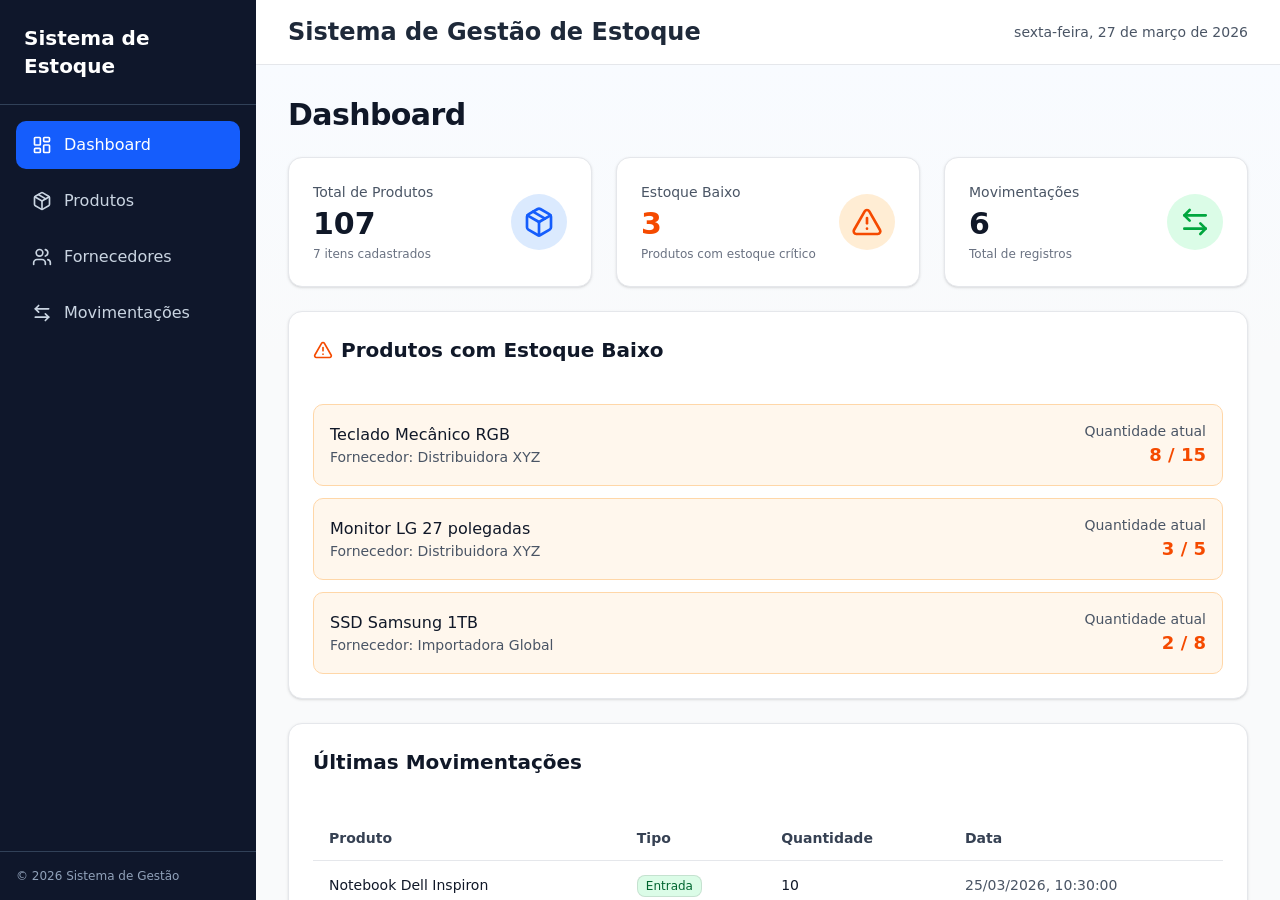
==== frontend/src/pages/dashboard.html @ 591db01e "feat(frontend): estruturar app HTML/CSS/JS e organizar estilos por tela (dashboard, produtos, fornec" ====
﻿<!doctype html>
<html lang="pt-BR">
  <head>
    <meta charset="UTF-8" />
    <meta name="viewport" content="width=device-width, initial-scale=1.0" />
    <title>Sistema de Gestão de Estoque</title>
    <link rel="stylesheet" href="../css/global.css" />
    <link rel="stylesheet" href="../css/variables.css" />
    <link rel="stylesheet" href="../css/dashboard.css" />
  </head>
  <body data-page="dashboard">
    <div class="flex h-screen bg-gray-50">
      <aside class="w-64 bg-slate-900 text-white flex flex-col">
        <div class="p-6 border-b border-slate-700">
          <h1 class="text-xl font-semibold">Sistema de Estoque</h1>
        </div>

        <nav class="flex-1 p-4">
          <ul class="space-y-2">
            <li>
              <a href="./dashboard.html" class="flex items-center gap-3 px-4 py-3 rounded-lg transition-colors bg-blue-600 text-white">
                <svg class="lucide size-5" viewBox="0 0 24 24" aria-hidden="true">
                  <rect width="7" height="9" x="3" y="3" rx="1"></rect>
                  <rect width="7" height="5" x="14" y="3" rx="1"></rect>
                  <rect width="7" height="9" x="14" y="12" rx="1"></rect>
                  <rect width="7" height="5" x="3" y="16" rx="1"></rect>
                </svg>
                <span>Dashboard</span>
              </a>
            </li>
            <li>
              <a href="./produtos.html" class="flex items-center gap-3 px-4 py-3 rounded-lg transition-colors text-slate-300 hover:bg-slate-800 hover:text-white">
                <svg class="lucide size-5" viewBox="0 0 24 24" aria-hidden="true">
                  <path d="M11 21.73a2 2 0 0 0 2 0l7-4A2 2 0 0 0 21 16V8a2 2 0 0 0-1-1.73l-7-4a2 2 0 0 0-2 0l-7 4A2 2 0 0 0 3 8v8a2 2 0 0 0 1 1.73z"></path>
                  <path d="M12 22V12"></path>
                  <polyline points="3.29 7 12 12 20.71 7"></polyline>
                  <path d="m7.5 4.27 9 5.15"></path>
                </svg>
                <span>Produtos</span>
              </a>
            </li>
            <li>
              <a href="./fornecedores.html" class="flex items-center gap-3 px-4 py-3 rounded-lg transition-colors text-slate-300 hover:bg-slate-800 hover:text-white">
                <svg class="lucide size-5" viewBox="0 0 24 24" aria-hidden="true">
                  <path d="M16 21v-2a4 4 0 0 0-4-4H6a4 4 0 0 0-4 4v2"></path>
                  <circle cx="9" cy="7" r="4"></circle>
                  <path d="M22 21v-2a4 4 0 0 0-3-3.87"></path>
                  <path d="M16 3.13a4 4 0 0 1 0 7.75"></path>
                </svg>
                <span>Fornecedores</span>
              </a>
            </li>
            <li>
              <a href="./movimentacoes.html" class="flex items-center gap-3 px-4 py-3 rounded-lg transition-colors text-slate-300 hover:bg-slate-800 hover:text-white">
                <svg class="lucide size-5" viewBox="0 0 24 24" aria-hidden="true">
                  <path d="M8 3 4 7l4 4"></path>
                  <path d="M4 7h16"></path>
                  <path d="m16 21 4-4-4-4"></path>
                  <path d="M20 17H4"></path>
                </svg>
                <span>Movimentações</span>
              </a>
            </li>
          </ul>
        </nav>

        <div class="p-4 border-t border-slate-700">
          <div class="text-xs text-slate-400">
            <p>© 2026 Sistema de Gestão</p>
          </div>
        </div>
      </aside>

      <div class="flex-1 flex flex-col overflow-hidden">
        <header class="bg-white border-b border-gray-200 px-8 py-4">
          <div class="flex items-center justify-between">
            <h2 class="text-2xl font-semibold text-gray-800">Sistema de Gestão de Estoque</h2>
            <div class="flex items-center gap-4">
              <span class="text-sm text-gray-600">sexta-feira, 27 de março de 2026</span>
            </div>
          </div>
        </header>

        <main class="flex-1 overflow-y-auto p-8">
          <div class="space-y-6">
            <h1 class="text-3xl font-semibold text-gray-900">Dashboard</h1>

            <div class="grid grid-cols-1 md:grid-cols-3 gap-6">
              <div class="bg-card text-card-foreground flex flex-col gap-6 rounded-xl border p-6 bg-white border-gray-200 shadow-sm hover:shadow-md transition-shadow">
                <div class="flex items-center justify-between">
                  <div>
                    <p class="text-sm text-gray-600 mb-1">Total de Produtos</p>
                    <p class="text-3xl font-bold text-gray-900">107</p>
                    <p class="text-xs text-gray-500 mt-1">7 itens cadastrados</p>
                  </div>
                  <div class="bg-blue-100 p-3 rounded-full">
                    <svg class="lucide size-8 text-blue-600" viewBox="0 0 24 24" aria-hidden="true">
                      <path d="M11 21.73a2 2 0 0 0 2 0l7-4A2 2 0 0 0 21 16V8a2 2 0 0 0-1-1.73l-7-4a2 2 0 0 0-2 0l-7 4A2 2 0 0 0 3 8v8a2 2 0 0 0 1 1.73z"></path>
                      <path d="M12 22V12"></path>
                      <polyline points="3.29 7 12 12 20.71 7"></polyline>
                      <path d="m7.5 4.27 9 5.15"></path>
                    </svg>
                  </div>
                </div>
              </div>

              <div class="bg-card text-card-foreground flex flex-col gap-6 rounded-xl border p-6 bg-white border-gray-200 shadow-sm hover:shadow-md transition-shadow">
                <div class="flex items-center justify-between">
                  <div>
                    <p class="text-sm text-gray-600 mb-1">Estoque Baixo</p>
                    <p class="text-3xl font-bold text-orange-600">3</p>
                    <p class="text-xs text-gray-500 mt-1">Produtos com estoque crítico</p>
                  </div>
                  <div class="bg-orange-100 p-3 rounded-full">
                    <svg class="lucide size-8 text-orange-600" viewBox="0 0 24 24" aria-hidden="true">
                      <path d="m21.73 18-8-14a2 2 0 0 0-3.48 0l-8 14A2 2 0 0 0 4 21h16a2 2 0 0 0 1.73-3"></path>
                      <path d="M12 9v4"></path>
                      <path d="M12 17h.01"></path>
                    </svg>
                  </div>
                </div>
              </div>

              <div class="bg-card text-card-foreground flex flex-col gap-6 rounded-xl border p-6 bg-white border-gray-200 shadow-sm hover:shadow-md transition-shadow">
                <div class="flex items-center justify-between">
                  <div>
                    <p class="text-sm text-gray-600 mb-1">Movimentações</p>
                    <p class="text-3xl font-bold text-gray-900">6</p>
                    <p class="text-xs text-gray-500 mt-1">Total de registros</p>
                  </div>
                  <div class="bg-green-100 p-3 rounded-full">
                    <svg class="lucide size-8 text-green-600" viewBox="0 0 24 24" aria-hidden="true">
                      <path d="M8 3 4 7l4 4"></path>
                      <path d="M4 7h16"></path>
                      <path d="m16 21 4-4-4-4"></path>
                      <path d="M20 17H4"></path>
                    </svg>
                  </div>
                </div>
              </div>
            </div>

            <div class="bg-card text-card-foreground flex flex-col gap-6 rounded-xl border p-6 bg-white border-gray-200 shadow-sm">
              <h2 class="text-xl font-semibold text-gray-900 mb-4 flex items-center gap-2">
                <svg class="lucide size-5 text-orange-600" viewBox="0 0 24 24" aria-hidden="true">
                  <path d="m21.73 18-8-14a2 2 0 0 0-3.48 0l-8 14A2 2 0 0 0 4 21h16a2 2 0 0 0 1.73-3"></path>
                  <path d="M12 9v4"></path>
                  <path d="M12 17h.01"></path>
                </svg>
                Produtos com Estoque Baixo
              </h2>

              <div class="space-y-3">
                <div class="flex items-center justify-between p-4 bg-orange-50 border border-orange-200 rounded-lg">
                  <div class="flex-1">
                    <p class="font-medium text-gray-900">Teclado Mecânico RGB</p>
                    <p class="text-sm text-gray-600">Fornecedor: Distribuidora XYZ</p>
                  </div>
                  <div class="text-right">
                    <p class="text-sm text-gray-600">Quantidade atual</p>
                    <p class="text-lg font-bold text-orange-600">8 / 15</p>
                  </div>
                </div>

                <div class="flex items-center justify-between p-4 bg-orange-50 border border-orange-200 rounded-lg">
                  <div class="flex-1">
                    <p class="font-medium text-gray-900">Monitor LG 27 polegadas</p>
                    <p class="text-sm text-gray-600">Fornecedor: Distribuidora XYZ</p>
                  </div>
                  <div class="text-right">
                    <p class="text-sm text-gray-600">Quantidade atual</p>
                    <p class="text-lg font-bold text-orange-600">3 / 5</p>
                  </div>
                </div>

                <div class="flex items-center justify-between p-4 bg-orange-50 border border-orange-200 rounded-lg">
                  <div class="flex-1">
                    <p class="font-medium text-gray-900">SSD Samsung 1TB</p>
                    <p class="text-sm text-gray-600">Fornecedor: Importadora Global</p>
                  </div>
                  <div class="text-right">
                    <p class="text-sm text-gray-600">Quantidade atual</p>
                    <p class="text-lg font-bold text-orange-600">2 / 8</p>
                  </div>
                </div>
              </div>
            </div>

            <div class="bg-card text-card-foreground flex flex-col gap-6 rounded-xl border p-6 bg-white border-gray-200 shadow-sm">
              <h2 class="text-xl font-semibold text-gray-900 mb-4">Últimas Movimentações</h2>
              <div class="overflow-x-auto">
                <table class="w-full">
                  <thead>
                    <tr class="border-b border-gray-200">
                      <th class="text-left py-3 px-4 text-sm font-semibold text-gray-700">Produto</th>
                      <th class="text-left py-3 px-4 text-sm font-semibold text-gray-700">Tipo</th>
                      <th class="text-left py-3 px-4 text-sm font-semibold text-gray-700">Quantidade</th>
                      <th class="text-left py-3 px-4 text-sm font-semibold text-gray-700">Data</th>
                    </tr>
                  </thead>
                  <tbody>
                    <tr class="border-b border-gray-100 hover:bg-gray-50 transition-colors">
                      <td class="py-3 px-4 text-sm text-gray-900">Notebook Dell Inspiron</td>
                      <td class="py-3 px-4">
                        <span class="inline-flex items-center justify-center rounded-md border px-2 py-0.5 text-xs font-medium w-fit whitespace-nowrap shrink-0 gap-1 transition-[color,box-shadow] overflow-hidden bg-green-100 text-green-800 hover:bg-green-100">Entrada</span>
                      </td>
                      <td class="py-3 px-4 text-sm text-gray-900">10</td>
                      <td class="py-3 px-4 text-sm text-gray-600">25/03/2026, 10:30:00</td>
                    </tr>
                    <tr class="border-b border-gray-100 hover:bg-gray-50 transition-colors">
                      <td class="py-3 px-4 text-sm text-gray-900">Mouse Logitech MX</td>
                      <td class="py-3 px-4">
                        <span class="inline-flex items-center justify-center rounded-md border px-2 py-0.5 text-xs font-medium w-fit whitespace-nowrap shrink-0 gap-1 transition-[color,box-shadow] overflow-hidden bg-red-100 text-red-800 hover:bg-red-100">Saída</span>
                      </td>
                      <td class="py-3 px-4 text-sm text-gray-900">5</td>
                      <td class="py-3 px-4 text-sm text-gray-600">25/03/2026, 14:20:00</td>
                    </tr>
                    <tr class="border-b border-gray-100 hover:bg-gray-50 transition-colors">
                      <td class="py-3 px-4 text-sm text-gray-900">Teclado Mecânico RGB</td>
                      <td class="py-3 px-4">
                        <span class="inline-flex items-center justify-center rounded-md border px-2 py-0.5 text-xs font-medium w-fit whitespace-nowrap shrink-0 gap-1 transition-[color,box-shadow] overflow-hidden bg-green-100 text-green-800 hover:bg-green-100">Entrada</span>
                      </td>
                      <td class="py-3 px-4 text-sm text-gray-900">20</td>
                      <td class="py-3 px-4 text-sm text-gray-600">26/03/2026, 09:15:00</td>
                    </tr>
                    <tr class="border-b border-gray-100 hover:bg-gray-50 transition-colors">
                      <td class="py-3 px-4 text-sm text-gray-900">Monitor LG 27 polegadas</td>
                      <td class="py-3 px-4">
                        <span class="inline-flex items-center justify-center rounded-md border px-2 py-0.5 text-xs font-medium w-fit whitespace-nowrap shrink-0 gap-1 transition-[color,box-shadow] overflow-hidden bg-red-100 text-red-800 hover:bg-red-100">Saída</span>
                      </td>
                      <td class="py-3 px-4 text-sm text-gray-900">2</td>
                      <td class="py-3 px-4 text-sm text-gray-600">26/03/2026, 11:45:00</td>
                    </tr>
                    <tr class="border-b border-gray-100 hover:bg-gray-50 transition-colors">
                      <td class="py-3 px-4 text-sm text-gray-900">Webcam Logitech C920</td>
                      <td class="py-3 px-4">
                        <span class="inline-flex items-center justify-center rounded-md border px-2 py-0.5 text-xs font-medium w-fit whitespace-nowrap shrink-0 gap-1 transition-[color,box-shadow] overflow-hidden bg-green-100 text-green-800 hover:bg-green-100">Entrada</span>
                      </td>
                      <td class="py-3 px-4 text-sm text-gray-900">15</td>
                      <td class="py-3 px-4 text-sm text-gray-600">26/03/2026, 15:30:00</td>
                    </tr>
                  </tbody>
                </table>
              </div>
            </div>
          </div>
        </main>
      </div>
    </div>
  </body>
</html>
---- frontend/src/css/variables.css ----
﻿html,
body {
  height: 100%;
}

body {
  margin: 0;
}

.lucide {
  fill: none;
  stroke: currentColor;
  stroke-width: 2;
  stroke-linecap: round;
  stroke-linejoin: round;
}
---- frontend/src/css/dashboard.css ----
/* Estilos exclusivos da tela Dashboard */

body[data-page="dashboard"] main {
  background: linear-gradient(180deg, #f8fbff 0%, #f9fafb 35%, #f9fafb 100%);
}

body[data-page="dashboard"] main h1 {
  letter-spacing: -0.02em;
}

body[data-page="dashboard"] main > .space-y-6 > .grid > div {
  border: 1px solid #e5e7eb;
  transition: transform 0.2s ease, box-shadow 0.2s ease;
}

body[data-page="dashboard"] main > .space-y-6 > .grid > div:hover {
  transform: translateY(-2px);
  box-shadow: 0 14px 30px -20px rgba(15, 23, 42, 0.5);
}

body[data-page="dashboard"] table tbody tr {
  transition: transform 0.15s ease;
}

body[data-page="dashboard"] table tbody tr:hover {
  transform: translateX(2px);
}

@media (max-width: 768px) {
  body[data-page="dashboard"] main {
    padding: 1rem;
  }
}
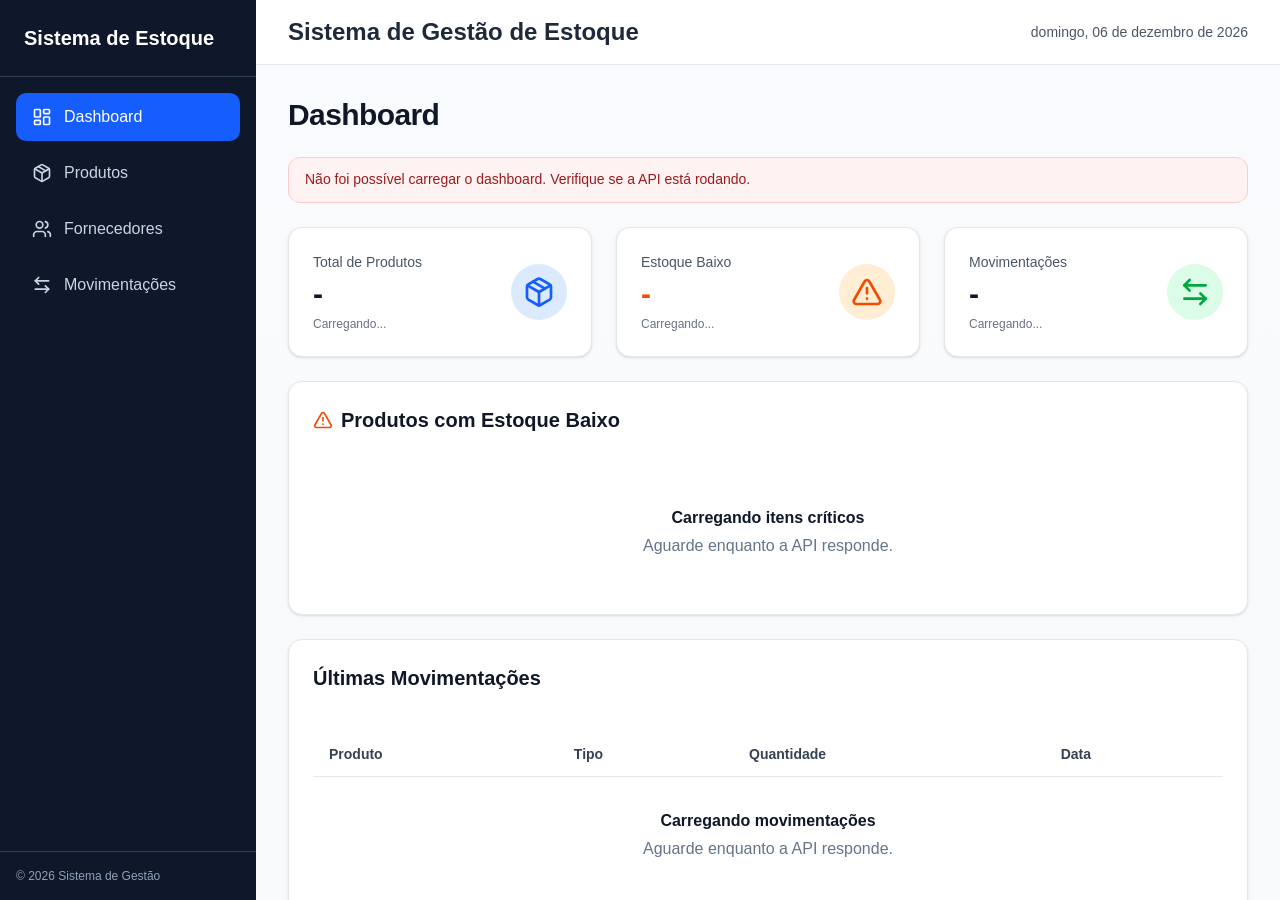
==== commit e0dec7d8: "Integrei o front com a API e adicionei testes automatizados" ====
--- a/frontend/src/pages/dashboard.html
+++ b/frontend/src/pages/dashboard.html
@@ -1,4 +1,4 @@
-﻿<!doctype html>
+<!doctype html>
 <html lang="pt-BR">
   <head>
     <meta charset="UTF-8" />
@@ -7,6 +7,7 @@
     <link rel="stylesheet" href="../css/global.css" />
     <link rel="stylesheet" href="../css/variables.css" />
     <link rel="stylesheet" href="../css/dashboard.css" />
+    <link rel="stylesheet" href="../css/app.css" />
   </head>
   <body data-page="dashboard">
     <div class="flex h-screen bg-gray-50">
@@ -76,7 +77,7 @@
           <div class="flex items-center justify-between">
             <h2 class="text-2xl font-semibold text-gray-800">Sistema de Gestão de Estoque</h2>
             <div class="flex items-center gap-4">
-              <span class="text-sm text-gray-600">sexta-feira, 27 de março de 2026</span>
+              <span class="text-sm text-gray-600" data-current-date>Carregando data...</span>
             </div>
           </div>
         </header>
@@ -84,14 +85,15 @@
         <main class="flex-1 overflow-y-auto p-8">
           <div class="space-y-6">
             <h1 class="text-3xl font-semibold text-gray-900">Dashboard</h1>
+            <div class="app-feedback" id="dashboard-feedback"></div>
 
             <div class="grid grid-cols-1 md:grid-cols-3 gap-6">
               <div class="bg-card text-card-foreground flex flex-col gap-6 rounded-xl border p-6 bg-white border-gray-200 shadow-sm hover:shadow-md transition-shadow">
                 <div class="flex items-center justify-between">
                   <div>
                     <p class="text-sm text-gray-600 mb-1">Total de Produtos</p>
-                    <p class="text-3xl font-bold text-gray-900">107</p>
-                    <p class="text-xs text-gray-500 mt-1">7 itens cadastrados</p>
+                    <p class="text-3xl font-bold text-gray-900" id="dashboard-total-products">-</p>
+                    <p class="text-xs text-gray-500 mt-1" id="dashboard-total-products-meta">Carregando...</p>
                   </div>
                   <div class="bg-blue-100 p-3 rounded-full">
                     <svg class="lucide size-8 text-blue-600" viewBox="0 0 24 24" aria-hidden="true">
@@ -108,8 +110,8 @@
                 <div class="flex items-center justify-between">
                   <div>
                     <p class="text-sm text-gray-600 mb-1">Estoque Baixo</p>
-                    <p class="text-3xl font-bold text-orange-600">3</p>
-                    <p class="text-xs text-gray-500 mt-1">Produtos com estoque crítico</p>
+                    <p class="text-3xl font-bold text-orange-600" id="dashboard-low-stock">-</p>
+                    <p class="text-xs text-gray-500 mt-1" id="dashboard-low-stock-meta">Carregando...</p>
                   </div>
                   <div class="bg-orange-100 p-3 rounded-full">
                     <svg class="lucide size-8 text-orange-600" viewBox="0 0 24 24" aria-hidden="true">
@@ -125,8 +127,8 @@
                 <div class="flex items-center justify-between">
                   <div>
                     <p class="text-sm text-gray-600 mb-1">Movimentações</p>
-                    <p class="text-3xl font-bold text-gray-900">6</p>
-                    <p class="text-xs text-gray-500 mt-1">Total de registros</p>
+                    <p class="text-3xl font-bold text-gray-900" id="dashboard-total-movements">-</p>
+                    <p class="text-xs text-gray-500 mt-1" id="dashboard-total-movements-meta">Carregando...</p>
                   </div>
                   <div class="bg-green-100 p-3 rounded-full">
                     <svg class="lucide size-8 text-green-600" viewBox="0 0 24 24" aria-hidden="true">
@@ -150,38 +152,10 @@
                 Produtos com Estoque Baixo
               </h2>
 
-              <div class="space-y-3">
-                <div class="flex items-center justify-between p-4 bg-orange-50 border border-orange-200 rounded-lg">
-                  <div class="flex-1">
-                    <p class="font-medium text-gray-900">Teclado Mecânico RGB</p>
-                    <p class="text-sm text-gray-600">Fornecedor: Distribuidora XYZ</p>
-                  </div>
-                  <div class="text-right">
-                    <p class="text-sm text-gray-600">Quantidade atual</p>
-                    <p class="text-lg font-bold text-orange-600">8 / 15</p>
-                  </div>
-                </div>
-
-                <div class="flex items-center justify-between p-4 bg-orange-50 border border-orange-200 rounded-lg">
-                  <div class="flex-1">
-                    <p class="font-medium text-gray-900">Monitor LG 27 polegadas</p>
-                    <p class="text-sm text-gray-600">Fornecedor: Distribuidora XYZ</p>
-                  </div>
-                  <div class="text-right">
-                    <p class="text-sm text-gray-600">Quantidade atual</p>
-                    <p class="text-lg font-bold text-orange-600">3 / 5</p>
-                  </div>
-                </div>
-
-                <div class="flex items-center justify-between p-4 bg-orange-50 border border-orange-200 rounded-lg">
-                  <div class="flex-1">
-                    <p class="font-medium text-gray-900">SSD Samsung 1TB</p>
-                    <p class="text-sm text-gray-600">Fornecedor: Importadora Global</p>
-                  </div>
-                  <div class="text-right">
-                    <p class="text-sm text-gray-600">Quantidade atual</p>
-                    <p class="text-lg font-bold text-orange-600">2 / 8</p>
-                  </div>
+              <div class="space-y-3" id="low-stock-list">
+                <div class="app-empty-state">
+                  <strong>Carregando itens críticos</strong>
+                  <span>Aguarde enquanto a API responde.</span>
                 </div>
               </div>
             </div>
@@ -198,46 +172,14 @@
                       <th class="text-left py-3 px-4 text-sm font-semibold text-gray-700">Data</th>
                     </tr>
                   </thead>
-                  <tbody>
-                    <tr class="border-b border-gray-100 hover:bg-gray-50 transition-colors">
-                      <td class="py-3 px-4 text-sm text-gray-900">Notebook Dell Inspiron</td>
-                      <td class="py-3 px-4">
-                        <span class="inline-flex items-center justify-center rounded-md border px-2 py-0.5 text-xs font-medium w-fit whitespace-nowrap shrink-0 gap-1 transition-[color,box-shadow] overflow-hidden bg-green-100 text-green-800 hover:bg-green-100">Entrada</span>
+                  <tbody id="recent-movements-body">
+                    <tr>
+                      <td colspan="4">
+                        <div class="app-empty-state">
+                          <strong>Carregando movimentações</strong>
+                          <span>Aguarde enquanto a API responde.</span>
+                        </div>
                       </td>
-                      <td class="py-3 px-4 text-sm text-gray-900">10</td>
-                      <td class="py-3 px-4 text-sm text-gray-600">25/03/2026, 10:30:00</td>
-                    </tr>
-                    <tr class="border-b border-gray-100 hover:bg-gray-50 transition-colors">
-                      <td class="py-3 px-4 text-sm text-gray-900">Mouse Logitech MX</td>
-                      <td class="py-3 px-4">
-                        <span class="inline-flex items-center justify-center rounded-md border px-2 py-0.5 text-xs font-medium w-fit whitespace-nowrap shrink-0 gap-1 transition-[color,box-shadow] overflow-hidden bg-red-100 text-red-800 hover:bg-red-100">Saída</span>
-                      </td>
-                      <td class="py-3 px-4 text-sm text-gray-900">5</td>
-                      <td class="py-3 px-4 text-sm text-gray-600">25/03/2026, 14:20:00</td>
-                    </tr>
-                    <tr class="border-b border-gray-100 hover:bg-gray-50 transition-colors">
-                      <td class="py-3 px-4 text-sm text-gray-900">Teclado Mecânico RGB</td>
-                      <td class="py-3 px-4">
-                        <span class="inline-flex items-center justify-center rounded-md border px-2 py-0.5 text-xs font-medium w-fit whitespace-nowrap shrink-0 gap-1 transition-[color,box-shadow] overflow-hidden bg-green-100 text-green-800 hover:bg-green-100">Entrada</span>
-                      </td>
-                      <td class="py-3 px-4 text-sm text-gray-900">20</td>
-                      <td class="py-3 px-4 text-sm text-gray-600">26/03/2026, 09:15:00</td>
-                    </tr>
-                    <tr class="border-b border-gray-100 hover:bg-gray-50 transition-colors">
-                      <td class="py-3 px-4 text-sm text-gray-900">Monitor LG 27 polegadas</td>
-                      <td class="py-3 px-4">
-                        <span class="inline-flex items-center justify-center rounded-md border px-2 py-0.5 text-xs font-medium w-fit whitespace-nowrap shrink-0 gap-1 transition-[color,box-shadow] overflow-hidden bg-red-100 text-red-800 hover:bg-red-100">Saída</span>
-                      </td>
-                      <td class="py-3 px-4 text-sm text-gray-900">2</td>
-                      <td class="py-3 px-4 text-sm text-gray-600">26/03/2026, 11:45:00</td>
-                    </tr>
-                    <tr class="border-b border-gray-100 hover:bg-gray-50 transition-colors">
-                      <td class="py-3 px-4 text-sm text-gray-900">Webcam Logitech C920</td>
-                      <td class="py-3 px-4">
-                        <span class="inline-flex items-center justify-center rounded-md border px-2 py-0.5 text-xs font-medium w-fit whitespace-nowrap shrink-0 gap-1 transition-[color,box-shadow] overflow-hidden bg-green-100 text-green-800 hover:bg-green-100">Entrada</span>
-                      </td>
-                      <td class="py-3 px-4 text-sm text-gray-900">15</td>
-                      <td class="py-3 px-4 text-sm text-gray-600">26/03/2026, 15:30:00</td>
                     </tr>
                   </tbody>
                 </table>
@@ -247,6 +189,7 @@
         </main>
       </div>
     </div>
+
+    <script type="module" src="../js/main.js"></script>
   </body>
 </html>
-
--- a/frontend/src/css/app.css
+++ b/frontend/src/css/app.css
@@ -0,0 +1,245 @@
+body {
+  font-family: "Segoe UI", Tahoma, Geneva, Verdana, sans-serif;
+}
+
+.app-feedback {
+  display: none;
+  border-radius: 0.75rem;
+  padding: 0.75rem 1rem;
+  font-size: 0.875rem;
+  line-height: 1.4;
+}
+
+.app-feedback.is-visible {
+  display: block;
+}
+
+.app-feedback.is-error {
+  background: #fef2f2;
+  border: 1px solid #fecaca;
+  color: #991b1b;
+}
+
+.app-feedback.is-success {
+  background: #ecfdf5;
+  border: 1px solid #bbf7d0;
+  color: #166534;
+}
+
+.app-empty-state {
+  padding: 2rem 1rem;
+  text-align: center;
+  color: #64748b;
+}
+
+.app-empty-state strong {
+  display: block;
+  margin-bottom: 0.25rem;
+  color: #0f172a;
+}
+
+.app-hidden {
+  display: none !important;
+}
+
+.app-select {
+  width: 100%;
+  min-width: 0;
+  height: 2.25rem;
+  border: 1px solid #d1d5db;
+  border-radius: 0.5rem;
+  background: #f3f4f6;
+  color: #111827;
+  padding: 0 0.875rem;
+  outline: none;
+  transition: border-color 0.15s ease, box-shadow 0.15s ease;
+}
+
+.app-input,
+.app-textarea {
+  width: 100%;
+  min-width: 0;
+  border: 1px solid #d1d5db;
+  border-radius: 0.5rem;
+  background: #fff;
+  color: #111827;
+  padding: 0.625rem 0.875rem;
+  outline: none;
+  transition: border-color 0.15s ease, box-shadow 0.15s ease;
+}
+
+.app-textarea {
+  min-height: 6rem;
+  resize: vertical;
+}
+
+.app-select:focus,
+.app-input:focus,
+.app-textarea:focus {
+  border-color: #2563eb;
+  box-shadow: 0 0 0 3px rgba(37, 99, 235, 0.15);
+}
+
+.app-modal-backdrop {
+  position: fixed;
+  inset: 0;
+  z-index: 1000;
+  display: flex;
+  align-items: center;
+  justify-content: center;
+  padding: 1.5rem;
+  background: rgba(15, 23, 42, 0.45);
+  backdrop-filter: blur(2px);
+}
+
+.app-modal-panel {
+  width: min(100%, 36rem);
+  max-height: calc(100vh - 3rem);
+  overflow-y: auto;
+  border: 1px solid #e5e7eb;
+  border-radius: 1rem;
+  background: #fff;
+  box-shadow: 0 24px 48px rgba(15, 23, 42, 0.18);
+}
+
+.app-modal-header {
+  display: flex;
+  align-items: center;
+  justify-content: space-between;
+  gap: 1rem;
+  padding: 1.25rem 1.5rem 0;
+}
+
+.app-modal-title {
+  font-size: 1.25rem;
+  font-weight: 600;
+  color: #111827;
+}
+
+.app-modal-close {
+  border: 1px solid #e5e7eb;
+  border-radius: 999px;
+  width: 2rem;
+  height: 2rem;
+  background: #fff;
+  color: #475569;
+  cursor: pointer;
+}
+
+.app-modal-body {
+  padding: 1rem 1.5rem 1.5rem;
+}
+
+.app-form-grid {
+  display: grid;
+  grid-template-columns: repeat(2, minmax(0, 1fr));
+  gap: 1rem;
+}
+
+.app-form-grid > .app-field.app-field-full {
+  grid-column: 1 / -1;
+}
+
+.app-field {
+  display: flex;
+  flex-direction: column;
+  gap: 0.5rem;
+}
+
+.app-field label {
+  color: #374151;
+  font-size: 0.875rem;
+}
+
+.app-modal-actions {
+  display: flex;
+  justify-content: flex-end;
+  gap: 0.75rem;
+  margin-top: 1.25rem;
+}
+
+.app-button-primary,
+.app-button-secondary {
+  height: 2.5rem;
+  padding: 0 1rem;
+  border-radius: 0.5rem;
+  font-size: 0.875rem;
+  font-weight: 600;
+  cursor: pointer;
+  transition: transform 0.15s ease, box-shadow 0.15s ease, background-color 0.15s ease;
+}
+
+.app-button-secondary {
+  border: 1px solid #d1d5db;
+  background: #fff;
+  color: #0f172a;
+}
+
+.app-button-primary:hover,
+.app-button-secondary:hover {
+  transform: translateY(-1px);
+}
+
+.app-toast-container {
+  position: fixed;
+  top: 1rem;
+  right: 1rem;
+  z-index: 1100;
+  display: flex;
+  flex-direction: column;
+  gap: 0.75rem;
+}
+
+.app-toast {
+  min-width: 16rem;
+  max-width: 22rem;
+  padding: 0.875rem 1rem;
+  border-radius: 0.875rem;
+  background: #0f172a;
+  color: #fff;
+  box-shadow: 0 14px 32px rgba(15, 23, 42, 0.28);
+}
+
+.app-toast.app-toast-error {
+  background: #991b1b;
+}
+
+.app-toast.app-toast-success {
+  background: #166534;
+}
+
+@media (max-width: 768px) {
+  .app-modal-backdrop {
+    padding: 1rem;
+    align-items: flex-end;
+  }
+
+  .app-modal-panel {
+    width: 100%;
+    max-height: 90vh;
+    border-radius: 1rem 1rem 0 0;
+  }
+
+  .app-form-grid {
+    grid-template-columns: 1fr;
+  }
+
+  .app-modal-actions {
+    flex-direction: column-reverse;
+  }
+
+  .app-button-primary,
+  .app-button-secondary {
+    width: 100%;
+  }
+
+  .app-toast-container {
+    left: 1rem;
+    right: 1rem;
+  }
+
+  .app-toast {
+    min-width: 0;
+    max-width: none;
+  }
+}
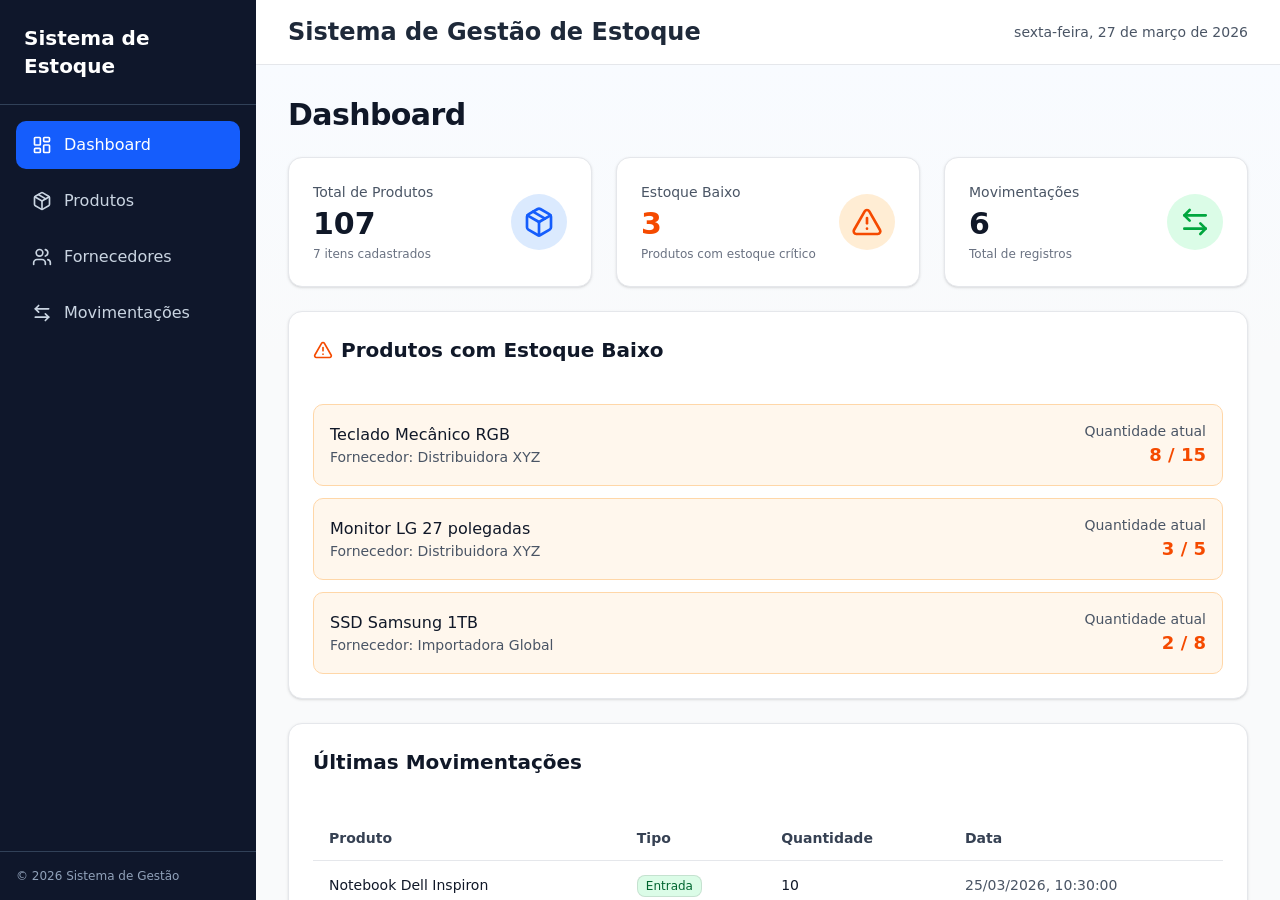
==== commit 1cce9cc1: "Remove pastas e arquivos antigos" ====
--- a/frontend/src/pages/dashboard.html
+++ b/frontend/src/pages/dashboard.html
@@ -1,4 +1,4 @@
-<!doctype html>
+﻿<!doctype html>
 <html lang="pt-BR">
   <head>
     <meta charset="UTF-8" />
@@ -7,7 +7,6 @@
     <link rel="stylesheet" href="../css/global.css" />
     <link rel="stylesheet" href="../css/variables.css" />
     <link rel="stylesheet" href="../css/dashboard.css" />
-    <link rel="stylesheet" href="../css/app.css" />
   </head>
   <body data-page="dashboard">
     <div class="flex h-screen bg-gray-50">
@@ -77,7 +76,7 @@
           <div class="flex items-center justify-between">
             <h2 class="text-2xl font-semibold text-gray-800">Sistema de Gestão de Estoque</h2>
             <div class="flex items-center gap-4">
-              <span class="text-sm text-gray-600" data-current-date>Carregando data...</span>
+              <span class="text-sm text-gray-600">sexta-feira, 27 de março de 2026</span>
             </div>
           </div>
         </header>
@@ -85,15 +84,14 @@
         <main class="flex-1 overflow-y-auto p-8">
           <div class="space-y-6">
             <h1 class="text-3xl font-semibold text-gray-900">Dashboard</h1>
-            <div class="app-feedback" id="dashboard-feedback"></div>
 
             <div class="grid grid-cols-1 md:grid-cols-3 gap-6">
               <div class="bg-card text-card-foreground flex flex-col gap-6 rounded-xl border p-6 bg-white border-gray-200 shadow-sm hover:shadow-md transition-shadow">
                 <div class="flex items-center justify-between">
                   <div>
                     <p class="text-sm text-gray-600 mb-1">Total de Produtos</p>
-                    <p class="text-3xl font-bold text-gray-900" id="dashboard-total-products">-</p>
-                    <p class="text-xs text-gray-500 mt-1" id="dashboard-total-products-meta">Carregando...</p>
+                    <p class="text-3xl font-bold text-gray-900">107</p>
+                    <p class="text-xs text-gray-500 mt-1">7 itens cadastrados</p>
                   </div>
                   <div class="bg-blue-100 p-3 rounded-full">
                     <svg class="lucide size-8 text-blue-600" viewBox="0 0 24 24" aria-hidden="true">
@@ -110,8 +108,8 @@
                 <div class="flex items-center justify-between">
                   <div>
                     <p class="text-sm text-gray-600 mb-1">Estoque Baixo</p>
-                    <p class="text-3xl font-bold text-orange-600" id="dashboard-low-stock">-</p>
-                    <p class="text-xs text-gray-500 mt-1" id="dashboard-low-stock-meta">Carregando...</p>
+                    <p class="text-3xl font-bold text-orange-600">3</p>
+                    <p class="text-xs text-gray-500 mt-1">Produtos com estoque crítico</p>
                   </div>
                   <div class="bg-orange-100 p-3 rounded-full">
                     <svg class="lucide size-8 text-orange-600" viewBox="0 0 24 24" aria-hidden="true">
@@ -127,8 +125,8 @@
                 <div class="flex items-center justify-between">
                   <div>
                     <p class="text-sm text-gray-600 mb-1">Movimentações</p>
-                    <p class="text-3xl font-bold text-gray-900" id="dashboard-total-movements">-</p>
-                    <p class="text-xs text-gray-500 mt-1" id="dashboard-total-movements-meta">Carregando...</p>
+                    <p class="text-3xl font-bold text-gray-900">6</p>
+                    <p class="text-xs text-gray-500 mt-1">Total de registros</p>
                   </div>
                   <div class="bg-green-100 p-3 rounded-full">
                     <svg class="lucide size-8 text-green-600" viewBox="0 0 24 24" aria-hidden="true">
@@ -152,10 +150,38 @@
                 Produtos com Estoque Baixo
               </h2>
 
-              <div class="space-y-3" id="low-stock-list">
-                <div class="app-empty-state">
-                  <strong>Carregando itens críticos</strong>
-                  <span>Aguarde enquanto a API responde.</span>
+              <div class="space-y-3">
+                <div class="flex items-center justify-between p-4 bg-orange-50 border border-orange-200 rounded-lg">
+                  <div class="flex-1">
+                    <p class="font-medium text-gray-900">Teclado Mecânico RGB</p>
+                    <p class="text-sm text-gray-600">Fornecedor: Distribuidora XYZ</p>
+                  </div>
+                  <div class="text-right">
+                    <p class="text-sm text-gray-600">Quantidade atual</p>
+                    <p class="text-lg font-bold text-orange-600">8 / 15</p>
+                  </div>
+                </div>
+
+                <div class="flex items-center justify-between p-4 bg-orange-50 border border-orange-200 rounded-lg">
+                  <div class="flex-1">
+                    <p class="font-medium text-gray-900">Monitor LG 27 polegadas</p>
+                    <p class="text-sm text-gray-600">Fornecedor: Distribuidora XYZ</p>
+                  </div>
+                  <div class="text-right">
+                    <p class="text-sm text-gray-600">Quantidade atual</p>
+                    <p class="text-lg font-bold text-orange-600">3 / 5</p>
+                  </div>
+                </div>
+
+                <div class="flex items-center justify-between p-4 bg-orange-50 border border-orange-200 rounded-lg">
+                  <div class="flex-1">
+                    <p class="font-medium text-gray-900">SSD Samsung 1TB</p>
+                    <p class="text-sm text-gray-600">Fornecedor: Importadora Global</p>
+                  </div>
+                  <div class="text-right">
+                    <p class="text-sm text-gray-600">Quantidade atual</p>
+                    <p class="text-lg font-bold text-orange-600">2 / 8</p>
+                  </div>
                 </div>
               </div>
             </div>
@@ -172,14 +198,46 @@
                       <th class="text-left py-3 px-4 text-sm font-semibold text-gray-700">Data</th>
                     </tr>
                   </thead>
-                  <tbody id="recent-movements-body">
-                    <tr>
-                      <td colspan="4">
-                        <div class="app-empty-state">
-                          <strong>Carregando movimentações</strong>
-                          <span>Aguarde enquanto a API responde.</span>
-                        </div>
-                      </td>
+                  <tbody>
+                    <tr class="border-b border-gray-100 hover:bg-gray-50 transition-colors">
+                      <td class="py-3 px-4 text-sm text-gray-900">Notebook Dell Inspiron</td>
+                      <td class="py-3 px-4">
+                        <span class="inline-flex items-center justify-center rounded-md border px-2 py-0.5 text-xs font-medium w-fit whitespace-nowrap shrink-0 gap-1 transition-[color,box-shadow] overflow-hidden bg-green-100 text-green-800 hover:bg-green-100">Entrada</span>
+                      </td>
+                      <td class="py-3 px-4 text-sm text-gray-900">10</td>
+                      <td class="py-3 px-4 text-sm text-gray-600">25/03/2026, 10:30:00</td>
+                    </tr>
+                    <tr class="border-b border-gray-100 hover:bg-gray-50 transition-colors">
+                      <td class="py-3 px-4 text-sm text-gray-900">Mouse Logitech MX</td>
+                      <td class="py-3 px-4">
+                        <span class="inline-flex items-center justify-center rounded-md border px-2 py-0.5 text-xs font-medium w-fit whitespace-nowrap shrink-0 gap-1 transition-[color,box-shadow] overflow-hidden bg-red-100 text-red-800 hover:bg-red-100">Saída</span>
+                      </td>
+                      <td class="py-3 px-4 text-sm text-gray-900">5</td>
+                      <td class="py-3 px-4 text-sm text-gray-600">25/03/2026, 14:20:00</td>
+                    </tr>
+                    <tr class="border-b border-gray-100 hover:bg-gray-50 transition-colors">
+                      <td class="py-3 px-4 text-sm text-gray-900">Teclado Mecânico RGB</td>
+                      <td class="py-3 px-4">
+                        <span class="inline-flex items-center justify-center rounded-md border px-2 py-0.5 text-xs font-medium w-fit whitespace-nowrap shrink-0 gap-1 transition-[color,box-shadow] overflow-hidden bg-green-100 text-green-800 hover:bg-green-100">Entrada</span>
+                      </td>
+                      <td class="py-3 px-4 text-sm text-gray-900">20</td>
+                      <td class="py-3 px-4 text-sm text-gray-600">26/03/2026, 09:15:00</td>
+                    </tr>
+                    <tr class="border-b border-gray-100 hover:bg-gray-50 transition-colors">
+                      <td class="py-3 px-4 text-sm text-gray-900">Monitor LG 27 polegadas</td>
+                      <td class="py-3 px-4">
+                        <span class="inline-flex items-center justify-center rounded-md border px-2 py-0.5 text-xs font-medium w-fit whitespace-nowrap shrink-0 gap-1 transition-[color,box-shadow] overflow-hidden bg-red-100 text-red-800 hover:bg-red-100">Saída</span>
+                      </td>
+                      <td class="py-3 px-4 text-sm text-gray-900">2</td>
+                      <td class="py-3 px-4 text-sm text-gray-600">26/03/2026, 11:45:00</td>
+                    </tr>
+                    <tr class="border-b border-gray-100 hover:bg-gray-50 transition-colors">
+                      <td class="py-3 px-4 text-sm text-gray-900">Webcam Logitech C920</td>
+                      <td class="py-3 px-4">
+                        <span class="inline-flex items-center justify-center rounded-md border px-2 py-0.5 text-xs font-medium w-fit whitespace-nowrap shrink-0 gap-1 transition-[color,box-shadow] overflow-hidden bg-green-100 text-green-800 hover:bg-green-100">Entrada</span>
+                      </td>
+                      <td class="py-3 px-4 text-sm text-gray-900">15</td>
+                      <td class="py-3 px-4 text-sm text-gray-600">26/03/2026, 15:30:00</td>
                     </tr>
                   </tbody>
                 </table>
@@ -189,7 +247,6 @@
         </main>
       </div>
     </div>
-
-    <script type="module" src="../js/main.js"></script>
   </body>
 </html>
+
